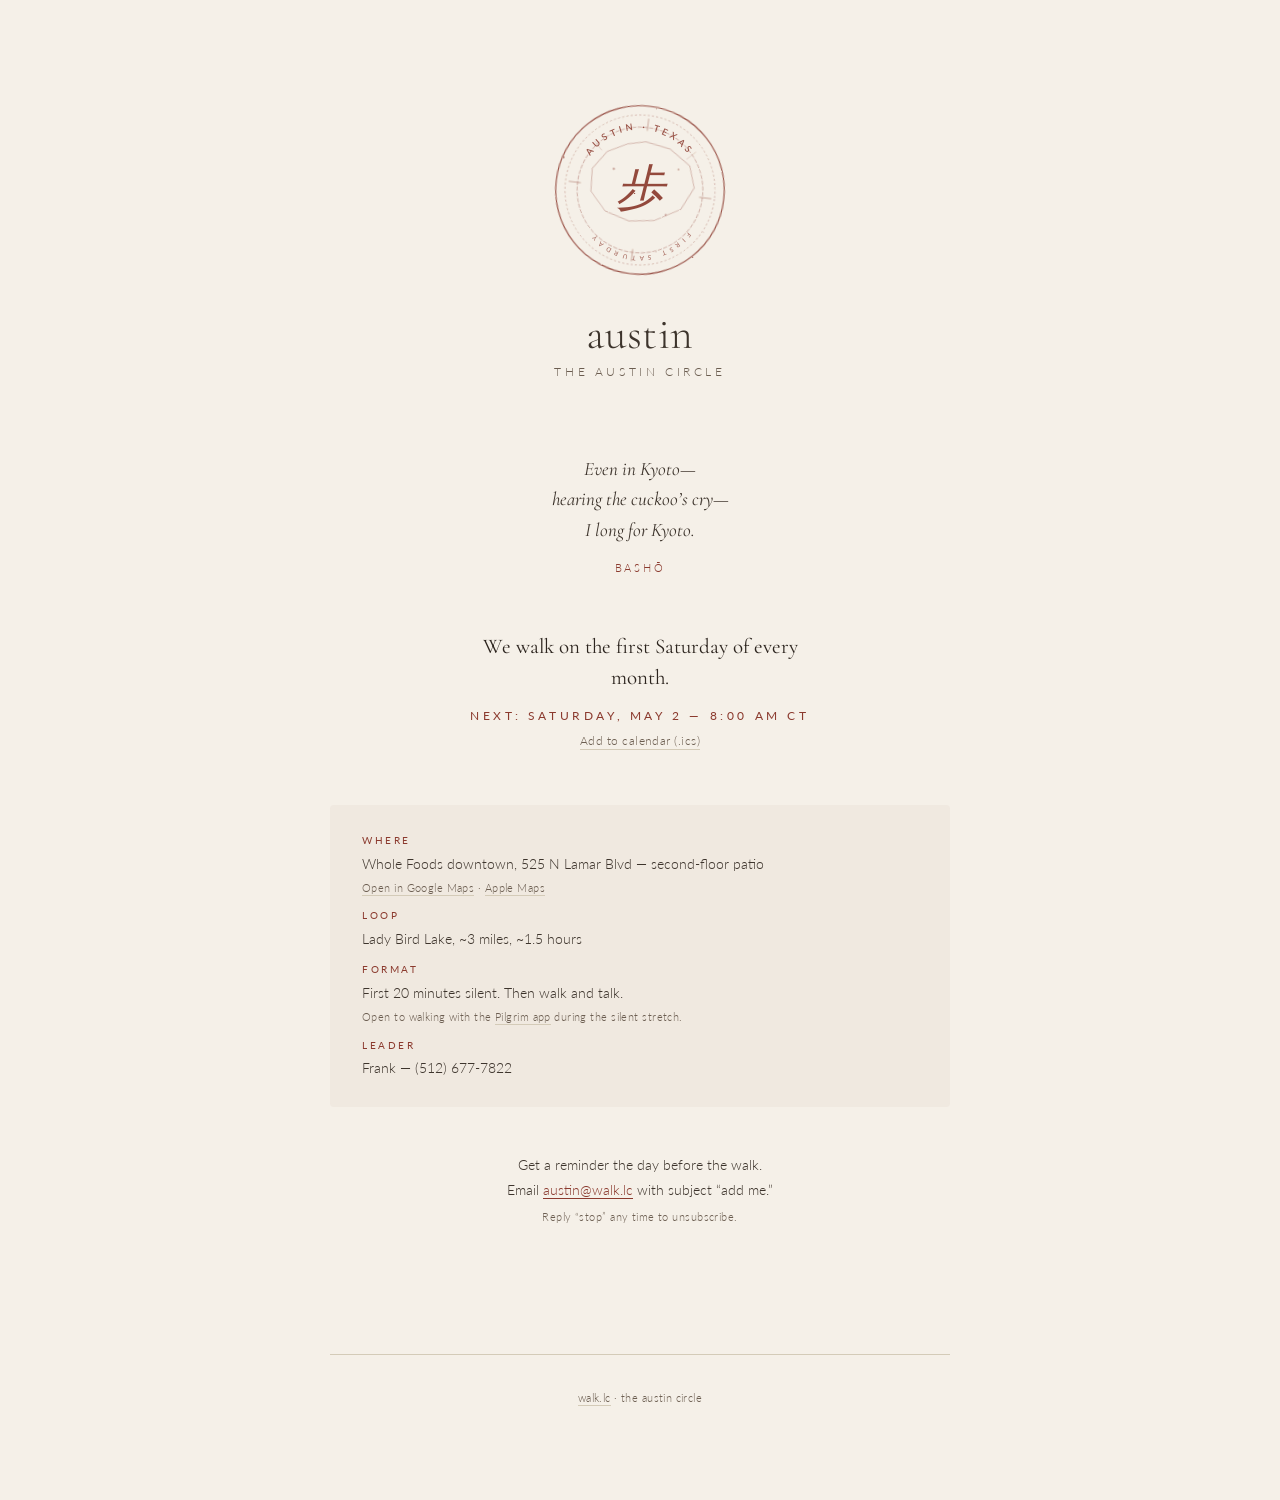
==== austin/index.html @ 9b07ef4e "Scaffold walk.lc — homepage, Austin city page, BYO kit Implementation step 1 of the spec at ~/.claud" ====
<!DOCTYPE html>
<html lang="en">
<head>
  <meta charset="UTF-8">
  <meta name="viewport" content="width=device-width, initial-scale=1.0">
  <title>The Austin Circle — Local Circle</title>
  <meta name="description" content="The Austin Circle. We walk on the first Saturday of every month, ~3 miles around Lady Bird Lake. First 20 minutes silent. Then walk and talk.">

  <link rel="canonical" href="https://walk.lc/austin">

  <meta property="og:title" content="The Austin Circle — Local Circle">
  <meta property="og:description" content="We walk on the first Saturday of every month around Lady Bird Lake. First 20 minutes silent.">
  <meta property="og:type" content="website">
  <meta property="og:url" content="https://walk.lc/austin">

  <meta name="twitter:card" content="summary">
  <meta name="twitter:title" content="The Austin Circle">
  <meta name="twitter:description" content="Monthly walks around Lady Bird Lake.">

  <link rel="preconnect" href="https://fonts.googleapis.com">
  <link rel="preconnect" href="https://fonts.gstatic.com" crossorigin>
  <link href="https://fonts.googleapis.com/css2?family=Cormorant+Garamond:ital,wght@0,300;0,400;1,400&family=Lato:wght@300;400;600&display=swap" rel="stylesheet">

  <link rel="stylesheet" href="/css/site.css">
</head>
<body>

  <!-- Inline SVG seal definition. Static placeholder for v1; replaced by
       js/seal.js procedural renderer in implementation step 2. -->
  <svg width="0" height="0" style="position:absolute" aria-hidden="true">
    <defs>
      <filter id="brushy" x="-10%" y="-10%" width="120%" height="120%">
        <feTurbulence type="turbulence" baseFrequency="0.04" numOctaves="3" seed="11"/>
        <feDisplacementMap in="SourceGraphic" scale="1.5"/>
      </filter>

      <symbol id="seal-austin" viewBox="0 0 280 280">
        <g filter="url(#brushy)" transform="rotate(7 140 140)">
          <circle cx="140" cy="140" r="118" fill="none" stroke="#8B3A2E" stroke-width="1.6" opacity="0.85"/>
          <circle cx="140" cy="140" r="105" fill="none" stroke="#8B3A2E" stroke-width="0.7" opacity="0.55" stroke-dasharray="3 3"/>
          <circle cx="140" cy="140" r="88"  fill="none" stroke="#8B3A2E" stroke-width="0.9" opacity="0.55" stroke-dasharray="6 2"/>

          <line x1="140" y1="40"  x2="140" y2="56"  stroke="#8B3A2E" stroke-width="0.9" opacity="0.6" stroke-linecap="round"/>
          <line x1="140" y1="224" x2="140" y2="240" stroke="#8B3A2E" stroke-width="0.9" opacity="0.6" stroke-linecap="round"/>
          <line x1="40"  y1="140" x2="56"  y2="140" stroke="#8B3A2E" stroke-width="0.9" opacity="0.6" stroke-linecap="round"/>
          <line x1="224" y1="140" x2="240" y2="140" stroke="#8B3A2E" stroke-width="0.9" opacity="0.6" stroke-linecap="round"/>
          <line x1="69"  y1="80"  x2="80"  y2="91"  stroke="#8B3A2E" stroke-width="0.6" opacity="0.45" stroke-linecap="round"/>
          <line x1="200" y1="89"  x2="211" y2="78"  stroke="#8B3A2E" stroke-width="0.6" opacity="0.45" stroke-linecap="round"/>

          <polygon points="140,72 175,78 205,98 215,128 200,160 165,180 130,185 95,175 72,150 70,118 88,92 115,78"
                   fill="none" stroke="#8B3A2E" stroke-width="0.8" opacity="0.55"/>

          <circle cx="100" cy="115" r="1.6" fill="#8B3A2E" opacity="0.45"/>
          <circle cx="190" cy="105" r="1.4" fill="#8B3A2E" opacity="0.4"/>
          <circle cx="180" cy="170" r="1.4" fill="#8B3A2E" opacity="0.4"/>
        </g>

        <text fill="#8B3A2E" font-family="Lato, system-ui, sans-serif" font-size="13" letter-spacing="5" font-weight="600" opacity="0.85">
          <textPath href="#seal-austin-rim-top" startOffset="50%" text-anchor="middle">AUSTIN  ·  TEXAS</textPath>
        </text>
        <text fill="#8B3A2E" font-family="Lato, system-ui, sans-serif" font-size="9" letter-spacing="6" font-weight="500" opacity="0.7">
          <textPath href="#seal-austin-rim-bot" startOffset="50%" text-anchor="middle">FIRST SATURDAY</textPath>
        </text>
        <text x="140" y="160" text-anchor="middle" fill="#8B3A2E" font-family="'Cormorant Garamond', Georgia, serif" font-size="68" font-style="italic" filter="url(#brushy)" opacity="0.92">歩</text>
        <path id="seal-austin-rim-top" d="M 56,140 A 84,84 0 0,1 224,140" fill="none"/>
        <path id="seal-austin-rim-bot" d="M 224,148 A 84,84 0 0,1 56,148" fill="none"/>
      </symbol>
    </defs>
  </svg>

  <main>

    <header class="hero">
      <svg class="hero-seal seal-city" role="img" aria-label="Austin circle seal"><use href="#seal-austin"/></svg>
      <h1>austin</h1>
      <p class="subtitle">the austin circle</p>
    </header>

    <blockquote class="poetry">
      Even in Kyoto&mdash;<br>
      hearing the cuckoo&rsquo;s cry&mdash;<br>
      I long for Kyoto.
      <span class="attribution">Bash&#x14d;</span>
    </blockquote>

    <section class="rule-block">
      <p class="rule">We walk on the first Saturday of every month.</p>
      <p class="next">Next: Saturday, May 2 &mdash; 8:00 AM CT</p>
      <p class="meta"><a href="/assets/austin-2026-05-02.ics" download>Add to calendar (.ics)</a></p>
    </section>

    <section class="practical">
      <dl>
        <dt>Where</dt>
        <dd>Whole Foods downtown, 525 N Lamar Blvd &mdash; second-floor patio</dd>
        <dd class="secondary">
          <a href="https://maps.app.goo.gl/rMoJSE2wYfeReAUW6" target="_blank" rel="noopener">Open in Google Maps</a>
          &middot;
          <a href="https://maps.apple.com/?q=Whole+Foods+Market&address=525+N+Lamar+Blvd,+Austin,+TX+78703" target="_blank" rel="noopener">Apple Maps</a>
        </dd>

        <dt>Loop</dt>
        <dd>Lady Bird Lake, ~3 miles, ~1.5 hours</dd>

        <dt>Format</dt>
        <dd>First 20 minutes silent. Then walk and talk.</dd>
        <dd class="secondary">
          Open to walking with the <a href="https://pilgrimapp.org" target="_blank" rel="noopener">Pilgrim app</a> during the silent stretch.
        </dd>

        <dt>Leader</dt>
        <dd>Frank &mdash; <span class="phone">(512) 677-7822</span></dd>
      </dl>
    </section>

    <p class="subscribe-cta">
      Get a reminder the day before the walk.<br>
      Email <a href="mailto:austin@walk.lc?subject=add%20me">austin@walk.lc</a> with subject &ldquo;add me.&rdquo;<br>
      <span class="quiet">Reply &ldquo;stop&rdquo; any time to unsubscribe.</span>
    </p>

  </main>

  <footer>
    <p><a href="/">walk.lc</a> &middot; the austin circle</p>
  </footer>

</body>
</html>
---- css/site.css ----
/* walk.lc — Local Circle. Warm-rust sibling to pilgrim-landing.
   Self-contained. Mirrors the typographic conventions of pilgrim-landing/circles.css. */

:root {
  /* Ink */
  --ink:       #2C241E;
  --ink-soft:  #3D342C;
  --ink-fog:   #6B5D50;

  /* Ground */
  --paper:     #F5F0E8;
  --paper-dim: #EFE7D5;
  --rule:      #D4CBB8;

  /* Accent — warm rust (cinnabar/sumi). The communal-sibling counterpart
     to pilgrim's cool sage. Used on seals and small accents only. */
  --accent:        #8B3A2E;
  --accent-tint:   rgba(139, 58, 46, 0.04);
  --accent-tint-2: rgba(139, 58, 46, 0.08);

  /* Type */
  --serif: "Cormorant Garamond", Georgia, "Times New Roman", serif;
  --sans:  "Lato", -apple-system, system-ui, sans-serif;

  /* Rhythm */
  --measure: 620px;
  --gutter:  clamp(24px, 5vw, 48px);
  --leading: 1.55;
}

@media (prefers-color-scheme: dark) {
  :root {
    --ink:           #EDE4CF;
    --ink-soft:      #D8CCAF;
    --ink-fog:       #958A7A;
    --paper:         #1E1913;
    --paper-dim:     #251F17;
    --rule:          #3A2F22;
    --accent:        #C8635A;
    --accent-tint:   rgba(200, 99, 90, 0.06);
    --accent-tint-2: rgba(200, 99, 90, 0.10);
  }
}

html {
  background: var(--paper);
}

body {
  background: var(--paper);
  color: var(--ink);
  font-family: var(--serif);
  font-size: 18px;
  line-height: var(--leading);
  -webkit-font-smoothing: antialiased;
  text-rendering: optimizeLegibility;
  margin: 0;
  padding: clamp(64px, 10vh, 140px) var(--gutter);
}

main {
  max-width: var(--measure);
  margin: 0 auto;
}

/* ----- Typography ----- */

h1 {
  font-size: clamp(32px, 6vw, 44px);
  line-height: 1.1;
  font-weight: 300;
  letter-spacing: 0.01em;
  color: var(--ink-soft);
  text-align: center;
  margin: 0;
}

h2 {
  font-size: clamp(18px, 2.4vw, 22px);
  line-height: 1.3;
  font-weight: 400;
  font-style: italic;
  color: var(--ink-soft);
  margin: 0 0 1.2em;
}

p {
  margin: 0 0 1em;
}

a {
  color: var(--accent);
  text-decoration: underline;
  text-underline-offset: 3px;
  text-decoration-thickness: 0.5px;
}

a:hover {
  text-decoration-thickness: 1px;
}

/* ----- Hero (homepage and city pages share these) ----- */

.hero {
  text-align: center;
  margin-bottom: clamp(48px, 8vh, 80px);
}

.hero-seal {
  display: block;
  margin: 0 auto 1.25rem;
}

.hero .seal-master    { width: clamp(120px, 20vw, 160px); height: clamp(120px, 20vw, 160px); }
.hero .seal-city      { width: clamp(160px, 26vw, 200px); height: clamp(160px, 26vw, 200px); }

.tagline {
  font-family: var(--sans);
  font-weight: 300;
  font-size: 12px;
  letter-spacing: 0.4em;
  text-transform: uppercase;
  color: var(--ink-fog);
  margin: 0.5em 0 0;
}

.subtitle {
  font-family: var(--sans);
  font-weight: 300;
  font-size: 12px;
  letter-spacing: 0.3em;
  text-transform: uppercase;
  color: var(--ink-fog);
  margin: 0.4em 0 0;
}

/* ----- Manifesto ----- */

.manifesto {
  text-align: center;
  font-size: clamp(17px, 1.8vw, 19px);
  font-style: italic;
  color: var(--ink-soft);
  max-width: 28rem;
  margin: clamp(32px, 5vh, 56px) auto;
  line-height: 1.6;
}

.manifesto p { margin: 0 0 0.5em; }
.manifesto p:last-child { margin-bottom: 0; }

/* ----- Section labels ----- */

.section-label {
  font-family: var(--sans);
  font-weight: 300;
  font-size: 11px;
  letter-spacing: 0.4em;
  text-transform: uppercase;
  color: var(--accent);
  text-align: center;
  margin: clamp(48px, 8vh, 80px) 0 clamp(20px, 3vh, 32px);
}

/* ----- City seal grid (homepage) ----- */

.city-grid {
  display: grid;
  grid-template-columns: repeat(3, 1fr);
  gap: clamp(8px, 2vw, 16px);
  max-width: 28rem;
  margin: 0 auto;
}

@media (max-width: 480px) {
  .city-grid { grid-template-columns: repeat(2, 1fr); }
}

.city-tile {
  text-align: center;
  padding: 1rem 0.5rem;
  border-radius: 4px;
  text-decoration: none;
  color: inherit;
  transition: background 0.2s;
}

.city-tile:hover { background: var(--accent-tint); text-decoration: none; }

.city-tile-seal {
  width: clamp(80px, 16vw, 100px);
  height: clamp(80px, 16vw, 100px);
  display: block;
  margin: 0 auto 0.75rem;
}

.city-tile-name {
  font-family: var(--sans);
  font-weight: 400;
  font-size: 11px;
  letter-spacing: 0.25em;
  text-transform: uppercase;
  color: var(--ink-soft);
}

.city-tile.empty .city-tile-seal {
  border: 1.5px dashed var(--rule);
  border-radius: 50%;
  display: flex;
  align-items: center;
  justify-content: center;
  font-family: var(--serif);
  font-size: 1.8rem;
  color: var(--ink-fog);
  font-weight: 300;
  box-sizing: border-box;
}

.city-tile.empty .city-tile-name { color: var(--ink-fog); }

/* ----- Start CTA (homepage) ----- */

.start-cta {
  text-align: center;
  font-size: clamp(15px, 1.6vw, 17px);
  color: var(--ink-soft);
  margin: clamp(48px, 8vh, 80px) auto 0;
  padding-top: clamp(32px, 5vh, 48px);
  border-top: 1px solid var(--rule);
  max-width: 24rem;
  line-height: 1.7;
}

/* ----- City page: poetry ----- */

.poetry {
  text-align: center;
  font-style: italic;
  font-size: clamp(17px, 1.8vw, 19px);
  color: var(--ink-soft);
  margin: clamp(40px, 6vh, 64px) auto;
  max-width: 26rem;
  line-height: 1.6;
}

.poetry .attribution {
  display: block;
  font-style: normal;
  font-family: var(--sans);
  font-weight: 300;
  font-size: 11px;
  letter-spacing: 0.25em;
  text-transform: uppercase;
  color: var(--accent);
  margin-top: 0.9rem;
}

/* ----- City page: rule + next walk ----- */

.rule-block {
  text-align: center;
  margin: clamp(40px, 6vh, 64px) 0;
}

.rule-block .rule {
  font-size: clamp(18px, 2vw, 21px);
  color: var(--ink);
  max-width: 22rem;
  margin: 0 auto 0.6em;
  line-height: 1.5;
}

.rule-block .next {
  font-family: var(--sans);
  font-weight: 400;
  font-size: 12px;
  letter-spacing: 0.3em;
  text-transform: uppercase;
  color: var(--accent);
  margin: 0;
}

.rule-block .meta {
  font-family: var(--sans);
  font-weight: 300;
  font-size: 12px;
  letter-spacing: 0.04em;
  color: var(--ink-fog);
  margin-top: 0.6em;
}

.rule-block .meta a {
  color: var(--ink-fog);
  text-decoration: none;
  border-bottom: 1px solid var(--rule);
  padding-bottom: 1px;
}

/* ----- City page: practical block ----- */

.practical {
  background: var(--accent-tint);
  border-radius: 4px;
  padding: clamp(20px, 3vh, 28px) clamp(20px, 3vw, 32px);
  margin: clamp(32px, 5vh, 48px) 0;
  font-family: var(--sans);
  font-weight: 300;
  font-size: 14px;
  line-height: 1.7;
  color: var(--ink-soft);
}

.practical dl { margin: 0; }

.practical dt {
  text-transform: uppercase;
  letter-spacing: 0.25em;
  font-size: 10px;
  font-weight: 400;
  color: var(--accent);
  margin-top: 1em;
}

.practical dt:first-child { margin-top: 0; }

.practical dd {
  margin: 0.2em 0 0;
  font-size: 14px;
}

.practical .secondary {
  font-size: 11px;
  letter-spacing: 0.04em;
  color: var(--ink-fog);
  margin-top: 0.3em;
}

.practical .secondary a {
  color: var(--ink-fog);
  text-decoration: none;
  border-bottom: 1px solid var(--rule);
  padding-bottom: 1px;
}

.practical .phone {
  font-variant-numeric: tabular-nums;
  white-space: nowrap;
}

/* ----- City page: subscribe CTA ----- */

.subscribe-cta {
  text-align: center;
  font-family: var(--sans);
  font-weight: 300;
  font-size: 14px;
  color: var(--ink-soft);
  margin: clamp(32px, 5vh, 48px) auto 0;
  line-height: 1.8;
  max-width: 26rem;
}

.subscribe-cta .quiet {
  font-size: 11px;
  letter-spacing: 0.04em;
  color: var(--ink-fog);
}

/* ----- Start page (BYO kit) ----- */

.kit-section {
  margin-top: clamp(48px, 8vh, 80px);
}

.kit-section h2 {
  font-style: italic;
  text-align: left;
}

.kit-section p,
.kit-section li {
  font-size: clamp(16px, 1.7vw, 18px);
  color: var(--ink-soft);
}

.kit-section ul {
  list-style: none;
  padding: 0;
  margin: 0;
}

.kit-section li {
  margin: 0 0 0.9em;
  padding-left: 1.2em;
  position: relative;
}

.kit-section li::before {
  content: "·";
  position: absolute;
  left: 0;
  color: var(--accent);
  font-size: 1.6em;
  line-height: 1;
  top: -0.05em;
}

.kit-section .template {
  background: var(--accent-tint);
  border-left: 2px solid var(--accent);
  padding: 1em 1.25em;
  margin: 1em 0;
  font-family: var(--sans);
  font-weight: 300;
  font-size: 14px;
  white-space: pre-wrap;
  color: var(--ink-soft);
}

/* ----- Footer ----- */

footer {
  max-width: var(--measure);
  margin: clamp(96px, 14vh, 160px) auto 0;
  padding-top: 2em;
  border-top: 1px solid var(--rule);
  text-align: center;
}

footer p {
  font-family: var(--sans);
  font-weight: 300;
  font-size: 10.5px;
  line-height: 1.4;
  letter-spacing: 0.04em;
  color: var(--ink-fog);
  text-transform: lowercase;
  margin: 0 0 0.4em;
}

footer a {
  color: var(--ink-fog);
  text-decoration: none;
  border-bottom: 1px solid var(--rule);
  padding-bottom: 1px;
}

/* ----- Reduced motion ----- */

@media (prefers-reduced-motion: reduce) {
  * {
    animation-duration: 0s !important;
    transition-duration: 0s !important;
  }
}
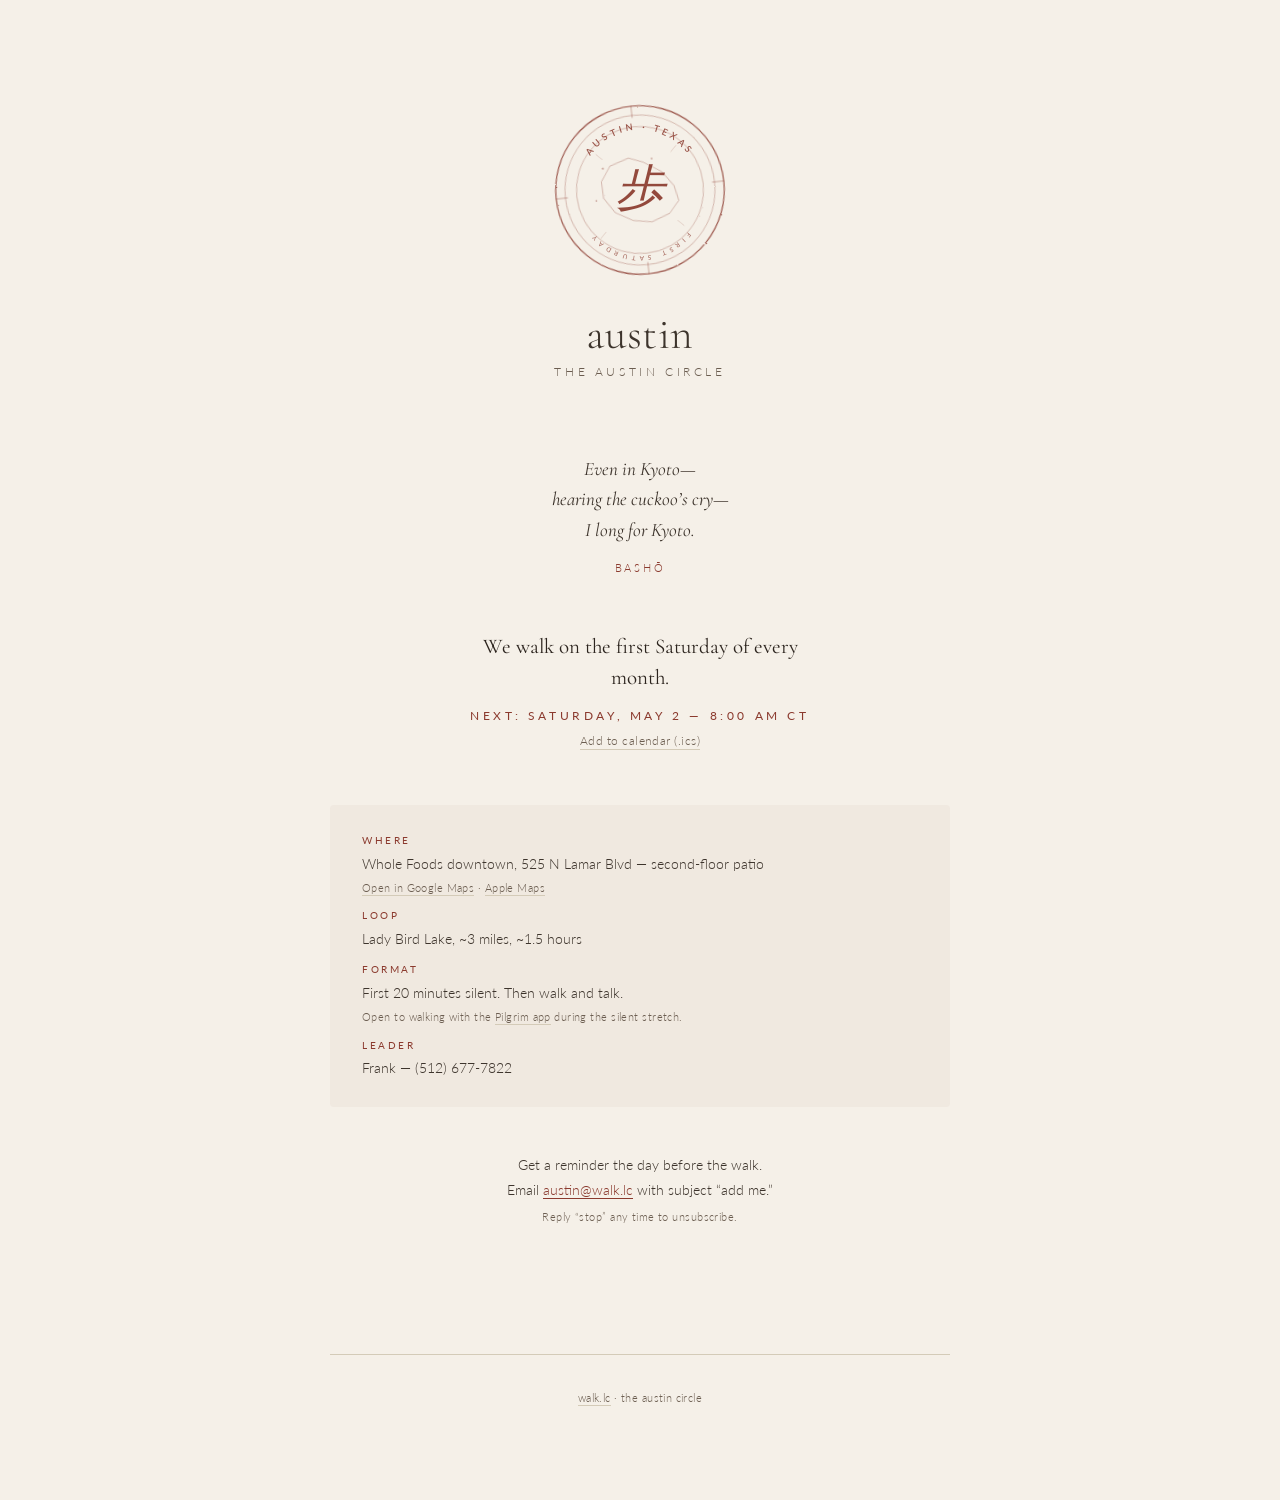
==== commit 8d5db976: "Port procedural seal renderer Implementation step 2: replace the inline static SVG seals with js/sea" ====
--- a/austin/index.html
+++ b/austin/index.html
@@ -25,53 +25,10 @@
 </head>
 <body>
 
-  <!-- Inline SVG seal definition. Static placeholder for v1; replaced by
-       js/seal.js procedural renderer in implementation step 2. -->
-  <svg width="0" height="0" style="position:absolute" aria-hidden="true">
-    <defs>
-      <filter id="brushy" x="-10%" y="-10%" width="120%" height="120%">
-        <feTurbulence type="turbulence" baseFrequency="0.04" numOctaves="3" seed="11"/>
-        <feDisplacementMap in="SourceGraphic" scale="1.5"/>
-      </filter>
-
-      <symbol id="seal-austin" viewBox="0 0 280 280">
-        <g filter="url(#brushy)" transform="rotate(7 140 140)">
-          <circle cx="140" cy="140" r="118" fill="none" stroke="#8B3A2E" stroke-width="1.6" opacity="0.85"/>
-          <circle cx="140" cy="140" r="105" fill="none" stroke="#8B3A2E" stroke-width="0.7" opacity="0.55" stroke-dasharray="3 3"/>
-          <circle cx="140" cy="140" r="88"  fill="none" stroke="#8B3A2E" stroke-width="0.9" opacity="0.55" stroke-dasharray="6 2"/>
-
-          <line x1="140" y1="40"  x2="140" y2="56"  stroke="#8B3A2E" stroke-width="0.9" opacity="0.6" stroke-linecap="round"/>
-          <line x1="140" y1="224" x2="140" y2="240" stroke="#8B3A2E" stroke-width="0.9" opacity="0.6" stroke-linecap="round"/>
-          <line x1="40"  y1="140" x2="56"  y2="140" stroke="#8B3A2E" stroke-width="0.9" opacity="0.6" stroke-linecap="round"/>
-          <line x1="224" y1="140" x2="240" y2="140" stroke="#8B3A2E" stroke-width="0.9" opacity="0.6" stroke-linecap="round"/>
-          <line x1="69"  y1="80"  x2="80"  y2="91"  stroke="#8B3A2E" stroke-width="0.6" opacity="0.45" stroke-linecap="round"/>
-          <line x1="200" y1="89"  x2="211" y2="78"  stroke="#8B3A2E" stroke-width="0.6" opacity="0.45" stroke-linecap="round"/>
-
-          <polygon points="140,72 175,78 205,98 215,128 200,160 165,180 130,185 95,175 72,150 70,118 88,92 115,78"
-                   fill="none" stroke="#8B3A2E" stroke-width="0.8" opacity="0.55"/>
-
-          <circle cx="100" cy="115" r="1.6" fill="#8B3A2E" opacity="0.45"/>
-          <circle cx="190" cy="105" r="1.4" fill="#8B3A2E" opacity="0.4"/>
-          <circle cx="180" cy="170" r="1.4" fill="#8B3A2E" opacity="0.4"/>
-        </g>
-
-        <text fill="#8B3A2E" font-family="Lato, system-ui, sans-serif" font-size="13" letter-spacing="5" font-weight="600" opacity="0.85">
-          <textPath href="#seal-austin-rim-top" startOffset="50%" text-anchor="middle">AUSTIN  ·  TEXAS</textPath>
-        </text>
-        <text fill="#8B3A2E" font-family="Lato, system-ui, sans-serif" font-size="9" letter-spacing="6" font-weight="500" opacity="0.7">
-          <textPath href="#seal-austin-rim-bot" startOffset="50%" text-anchor="middle">FIRST SATURDAY</textPath>
-        </text>
-        <text x="140" y="160" text-anchor="middle" fill="#8B3A2E" font-family="'Cormorant Garamond', Georgia, serif" font-size="68" font-style="italic" filter="url(#brushy)" opacity="0.92">歩</text>
-        <path id="seal-austin-rim-top" d="M 56,140 A 84,84 0 0,1 224,140" fill="none"/>
-        <path id="seal-austin-rim-bot" d="M 224,148 A 84,84 0 0,1 56,148" fill="none"/>
-      </symbol>
-    </defs>
-  </svg>
-
   <main>
 
     <header class="hero">
-      <svg class="hero-seal seal-city" role="img" aria-label="Austin circle seal"><use href="#seal-austin"/></svg>
+      <div class="hero-seal seal-city" data-seal="city" aria-label="Austin circle seal"></div>
       <h1>austin</h1>
       <p class="subtitle">the austin circle</p>
     </header>
@@ -125,5 +82,32 @@
     <p><a href="/">walk.lc</a> &middot; the austin circle</p>
   </footer>
 
+  <script id="city-data" type="application/json">
+    {
+      "name": "Austin",
+      "state": "Texas",
+      "kanji": "歩",
+      "lat": 30.27,
+      "lng": -97.74,
+      "loop": [
+        [30.2728, -97.7506],
+        [30.2716, -97.7475],
+        [30.2691, -97.7437],
+        [30.2658, -97.7414],
+        [30.2625, -97.7407],
+        [30.2599, -97.7430],
+        [30.2585, -97.7470],
+        [30.2592, -97.7510],
+        [30.2613, -97.7547],
+        [30.2647, -97.7569],
+        [30.2683, -97.7570],
+        [30.2715, -97.7548]
+      ],
+      "cadence": { "pattern": "first-saturday", "time": "08:00", "tz": "America/Chicago" }
+    }
+  </script>
+
+  <script src="/js/seal.js"></script>
+
 </body>
 </html>
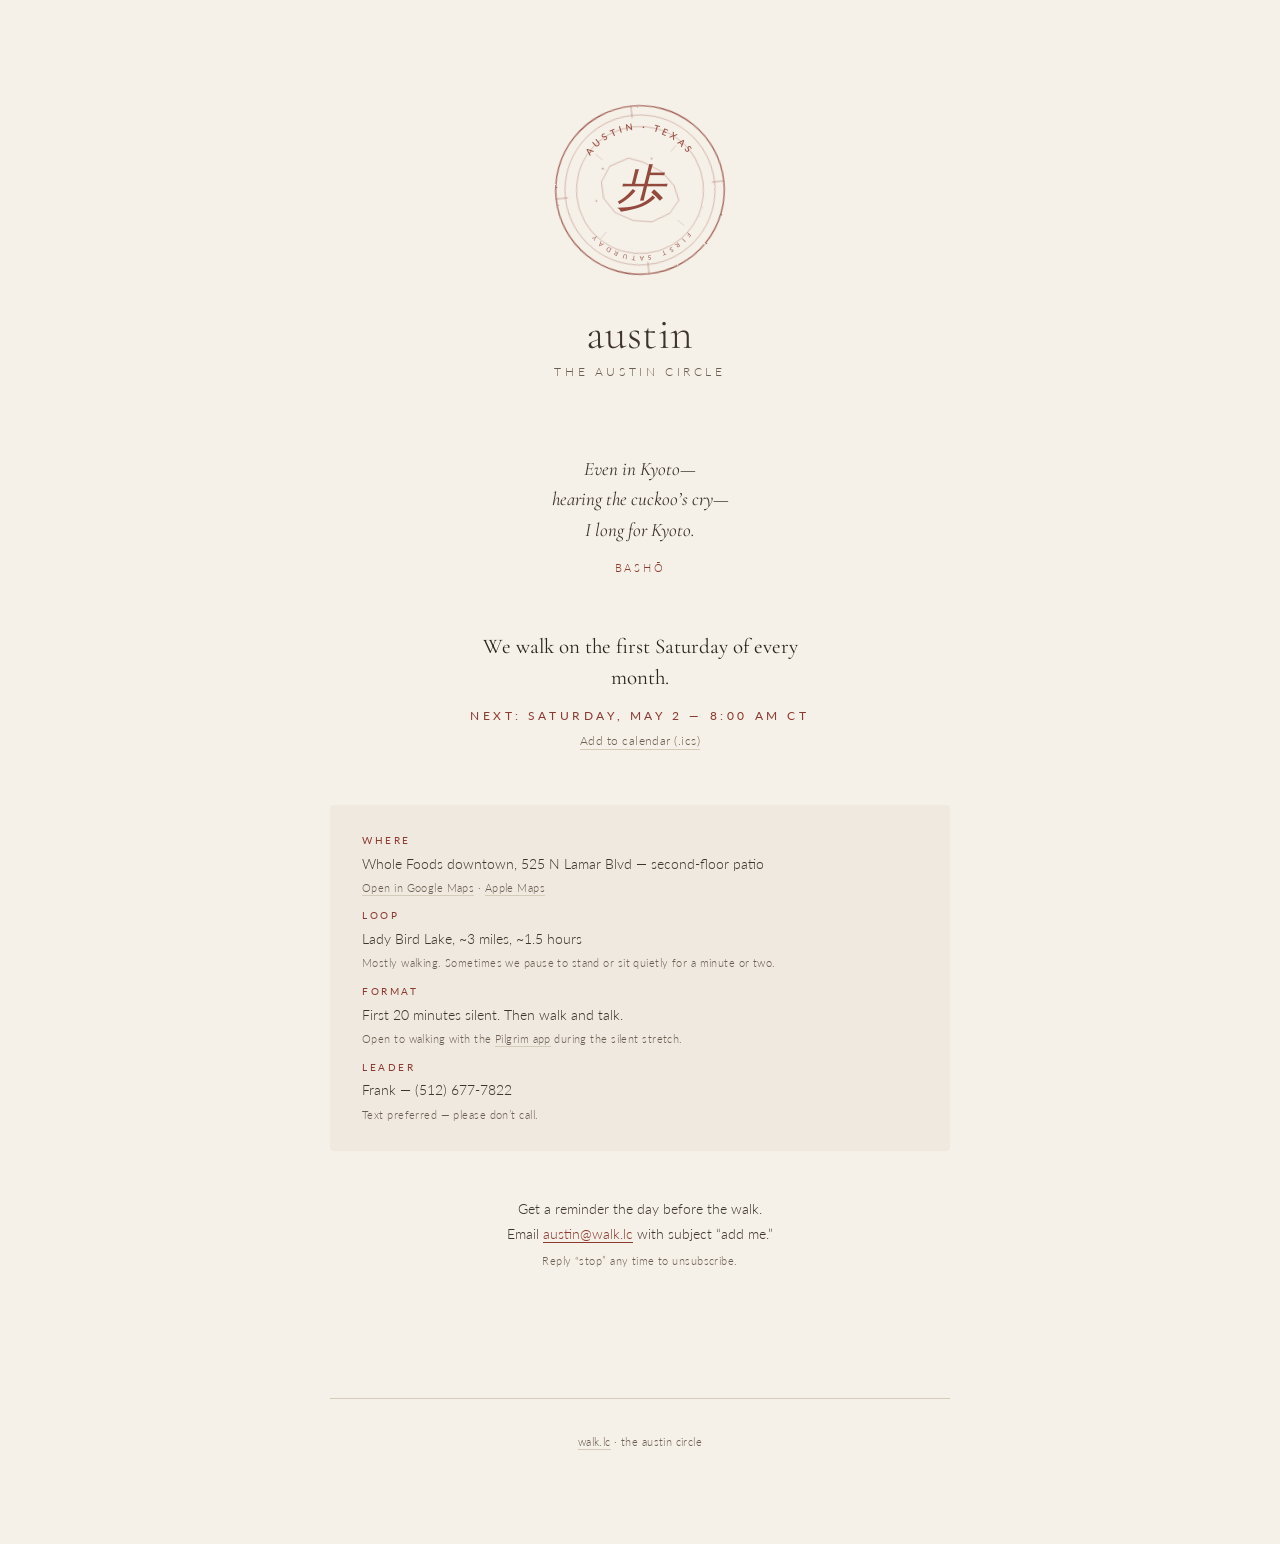
==== commit 25359f98: "Add OG images, favicon, SEO meta, JSON-LD, sitemap, Umami - assets/og/walk-lc.{svg,png}, start.{svg," ====
--- a/austin/index.html
+++ b/austin/index.html
@@ -6,22 +6,96 @@
   <title>The Austin Circle — Local Circle</title>
   <meta name="description" content="The Austin Circle. We walk on the first Saturday of every month, ~3 miles around Lady Bird Lake. First 20 minutes silent. Then walk and talk.">
 
-  <link rel="canonical" href="https://walk.lc/austin">
+  <link rel="canonical" href="https://walk.lc/austin/">
 
   <meta property="og:title" content="The Austin Circle — Local Circle">
   <meta property="og:description" content="We walk on the first Saturday of every month around Lady Bird Lake. First 20 minutes silent.">
   <meta property="og:type" content="website">
-  <meta property="og:url" content="https://walk.lc/austin">
+  <meta property="og:url" content="https://walk.lc/austin/">
+  <meta property="og:site_name" content="Local Circle">
+  <meta property="og:locale" content="en_US">
+  <meta property="og:image" content="https://walk.lc/assets/og/austin.png">
+  <meta property="og:image:width" content="1200">
+  <meta property="og:image:height" content="630">
+  <meta property="og:image:alt" content="The Austin Circle — first Saturday of every month, around Lady Bird Lake">
 
-  <meta name="twitter:card" content="summary">
+  <meta name="twitter:card" content="summary_large_image">
   <meta name="twitter:title" content="The Austin Circle">
-  <meta name="twitter:description" content="Monthly walks around Lady Bird Lake.">
+  <meta name="twitter:description" content="Monthly walks around Lady Bird Lake. First 20 minutes silent.">
+  <meta name="twitter:image" content="https://walk.lc/assets/og/austin.png">
+  <meta name="twitter:image:alt" content="The Austin Circle — first Saturday of every month">
+
+  <link rel="icon" href="/assets/favicon.svg" type="image/svg+xml">
+  <link rel="icon" href="/assets/favicon-32.png" sizes="32x32" type="image/png">
+  <link rel="icon" href="/assets/favicon-16.png" sizes="16x16" type="image/png">
+  <link rel="apple-touch-icon" href="/assets/apple-touch-icon.png">
 
   <link rel="preconnect" href="https://fonts.googleapis.com">
   <link rel="preconnect" href="https://fonts.gstatic.com" crossorigin>
   <link href="https://fonts.googleapis.com/css2?family=Cormorant+Garamond:ital,wght@0,300;0,400;1,400&family=Lato:wght@300;400;600&display=swap" rel="stylesheet">
 
   <link rel="stylesheet" href="/css/site.css">
+
+  <link rel="sitemap" type="application/xml" href="/sitemap.xml">
+
+  <script type="application/ld+json">
+  {
+    "@context": "https://schema.org",
+    "@type": "Event",
+    "name": "The Austin Circle",
+    "description": "Monthly walking circle around Lady Bird Lake. ~3 miles, ~1.5 hours. First 20 minutes silent, then walk and talk.",
+    "url": "https://walk.lc/austin/",
+    "image": "https://walk.lc/assets/og/austin.png",
+    "isAccessibleForFree": true,
+    "eventStatus": "https://schema.org/EventScheduled",
+    "eventAttendanceMode": "https://schema.org/OfflineEventAttendanceMode",
+    "startDate": "2026-05-02T08:00:00-05:00",
+    "endDate": "2026-05-02T09:30:00-05:00",
+    "eventSchedule": {
+      "@type": "Schedule",
+      "scheduleTimezone": "America/Chicago",
+      "byDay": "https://schema.org/Saturday",
+      "byMonthWeek": 1,
+      "startTime": "08:00",
+      "duration": "PT1H30M"
+    },
+    "location": {
+      "@type": "Place",
+      "name": "Whole Foods Market — second-floor patio",
+      "address": {
+        "@type": "PostalAddress",
+        "streetAddress": "525 N Lamar Blvd",
+        "addressLocality": "Austin",
+        "addressRegion": "TX",
+        "postalCode": "78703",
+        "addressCountry": "US"
+      },
+      "geo": {
+        "@type": "GeoCoordinates",
+        "latitude": 30.27,
+        "longitude": -97.74
+      }
+    },
+    "organizer": {
+      "@type": "Organization",
+      "name": "Local Circle",
+      "url": "https://walk.lc/"
+    },
+    "performer": {
+      "@type": "Person",
+      "name": "Frank"
+    },
+    "offers": {
+      "@type": "Offer",
+      "price": "0",
+      "priceCurrency": "USD",
+      "availability": "https://schema.org/InStock",
+      "url": "mailto:austin@walk.lc?subject=add%20me"
+    }
+  }
+  </script>
+
+  <script defer src="https://analytics.walktalkmeditate.org/script.js" data-website-id="1ba0555d-f610-4cc4-bd1d-35c4b710ee3e"></script>
 </head>
 <body>
 
@@ -58,6 +132,9 @@
 
         <dt>Loop</dt>
         <dd>Lady Bird Lake, ~3 miles, ~1.5 hours</dd>
+        <dd class="secondary">
+          Mostly walking. Sometimes we pause to stand or sit quietly for a minute or two.
+        </dd>
 
         <dt>Format</dt>
         <dd>First 20 minutes silent. Then walk and talk.</dd>
@@ -67,6 +144,9 @@
 
         <dt>Leader</dt>
         <dd>Frank &mdash; <span class="phone">(512) 677-7822</span></dd>
+        <dd class="secondary">
+          Text preferred &mdash; please don&rsquo;t call.
+        </dd>
       </dl>
     </section>
 
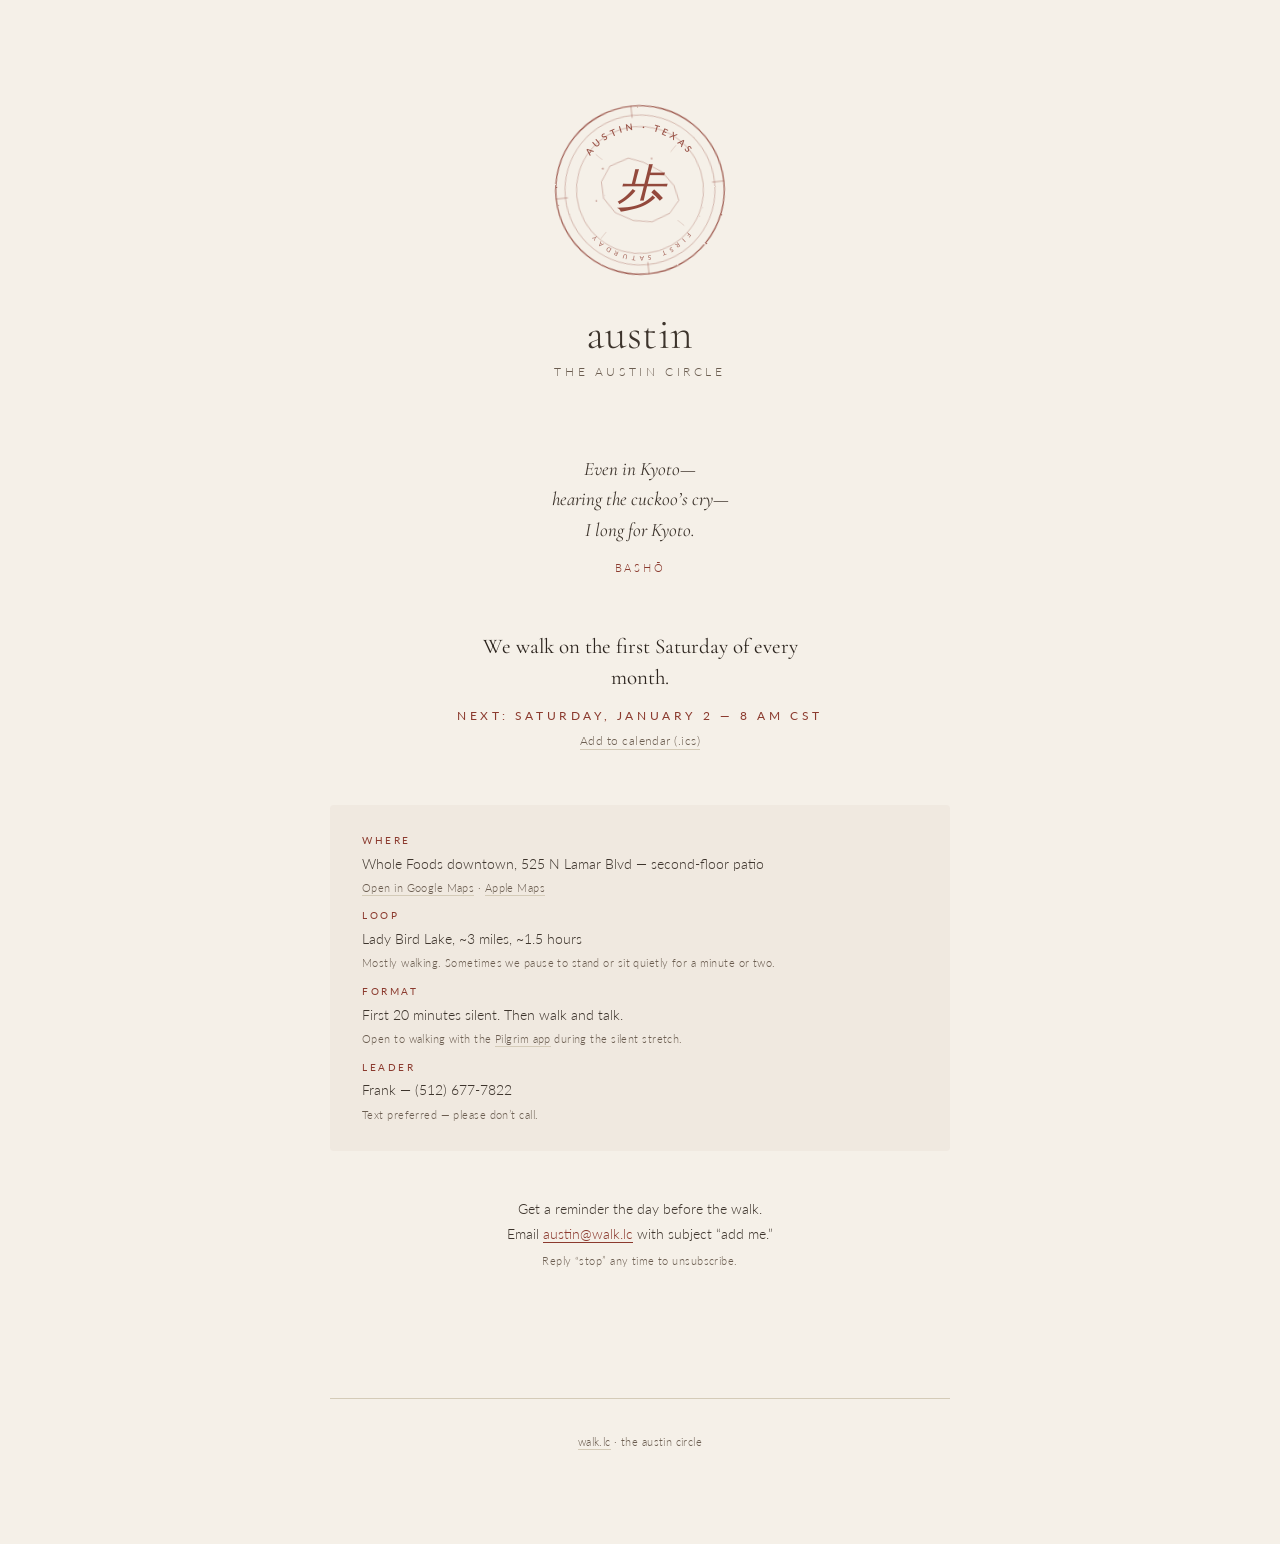
==== commit f12e7b83: "Add cadence + dynamic .ics generation Implementation step 3: replace the hardcoded next-walk date an" ====
--- a/austin/index.html
+++ b/austin/index.html
@@ -116,8 +116,8 @@
 
     <section class="rule-block">
       <p class="rule">We walk on the first Saturday of every month.</p>
-      <p class="next">Next: Saturday, May 2 &mdash; 8:00 AM CT</p>
-      <p class="meta"><a href="/assets/austin-2026-05-02.ics" download>Add to calendar (.ics)</a></p>
+      <p class="next" data-cadence-next>Next: Saturday, May 2 &mdash; 8 AM CT</p>
+      <p class="meta"><a href="/assets/austin-2026-05-02.ics" download data-cadence-ics>Add to calendar (.ics)</a></p>
     </section>
 
     <section class="practical">
@@ -183,11 +183,17 @@
         [30.2683, -97.7570],
         [30.2715, -97.7548]
       ],
-      "cadence": { "pattern": "first-saturday", "time": "08:00", "tz": "America/Chicago" }
+      "cadence": { "pattern": "first-saturday", "time": "08:00", "tz": "America/Chicago" },
+      "where": {
+        "address": "Whole Foods Market, 525 N Lamar Blvd, Austin, TX",
+        "note": "second-floor patio"
+      },
+      "loopDescription": "Lady Bird Lake, ~3 miles, ~1.5 hours"
     }
   </script>
 
   <script src="/js/seal.js"></script>
+  <script src="/js/cadence.js"></script>
 
 </body>
 </html>
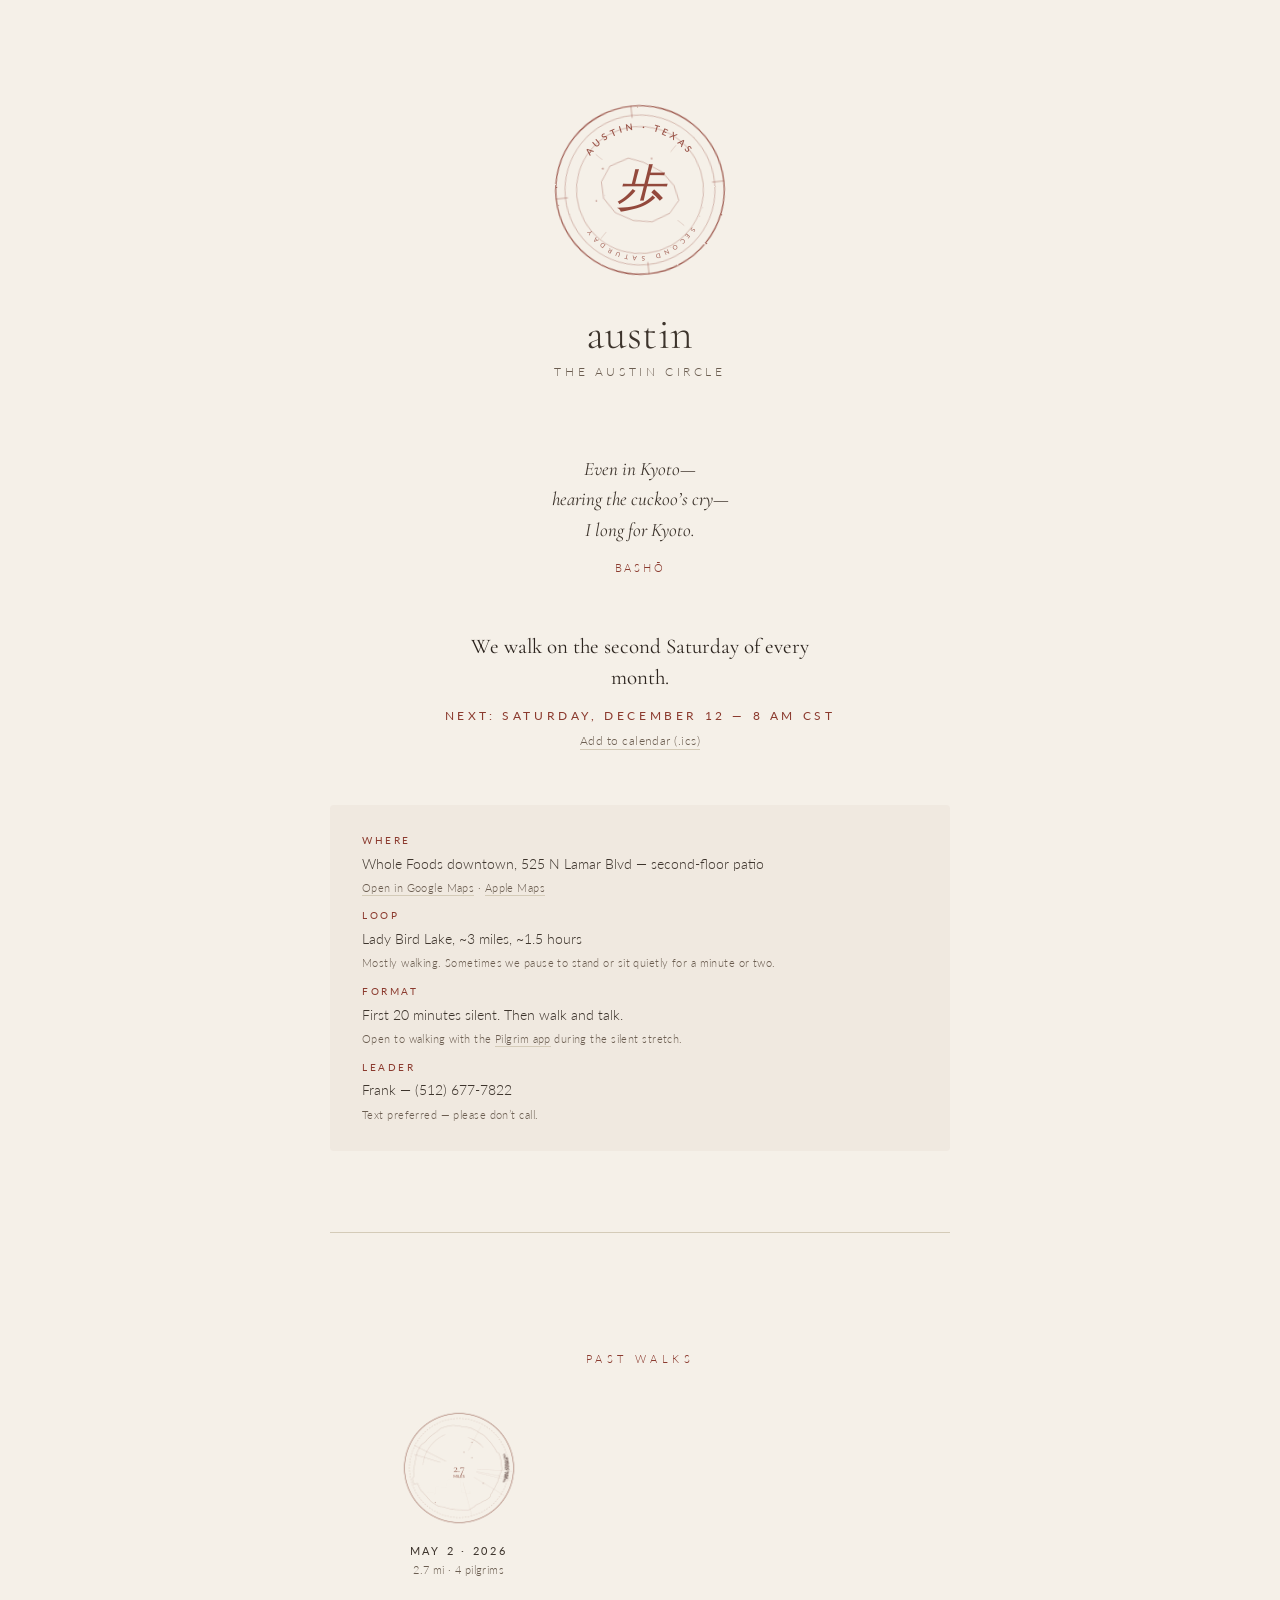
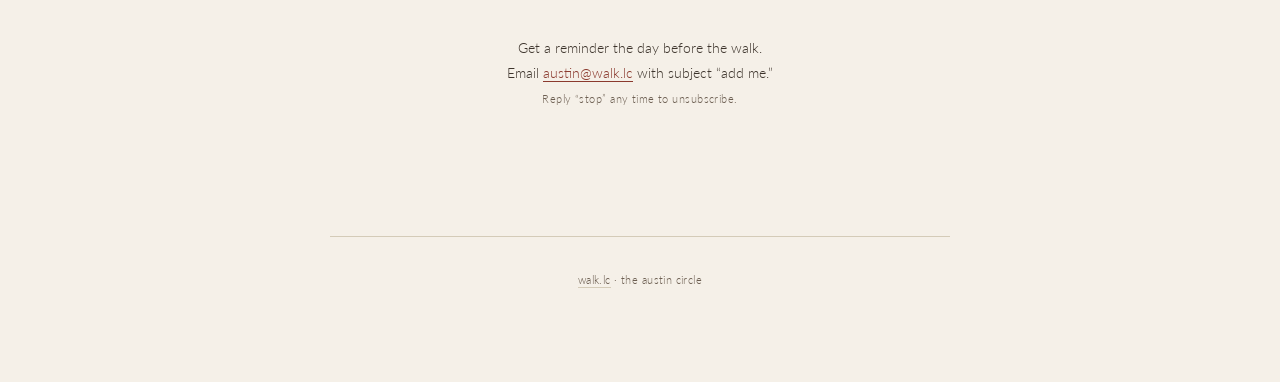
==== commit b675fdbd: "Shift Austin to second Saturdays + first walk archive The first Austin walk on May 2 surfaced two ch" ====
--- a/austin/index.html
+++ b/austin/index.html
@@ -4,12 +4,12 @@
   <meta charset="UTF-8">
   <meta name="viewport" content="width=device-width, initial-scale=1.0">
   <title>The Austin Circle — Local Circle</title>
-  <meta name="description" content="The Austin Circle. We walk on the first Saturday of every month, ~3 miles around Lady Bird Lake. First 20 minutes silent. Then walk and talk.">
+  <meta name="description" content="The Austin Circle. We walk on the second Saturday of every month, ~3 miles around Lady Bird Lake. First 20 minutes silent. Then walk and talk.">
 
   <link rel="canonical" href="https://walk.lc/austin/">
 
   <meta property="og:title" content="The Austin Circle — Local Circle">
-  <meta property="og:description" content="We walk on the first Saturday of every month around Lady Bird Lake. First 20 minutes silent.">
+  <meta property="og:description" content="We walk on the second Saturday of every month around Lady Bird Lake. First 20 minutes silent.">
   <meta property="og:type" content="website">
   <meta property="og:url" content="https://walk.lc/austin/">
   <meta property="og:site_name" content="Local Circle">
@@ -17,13 +17,13 @@
   <meta property="og:image" content="https://walk.lc/assets/og/austin.png">
   <meta property="og:image:width" content="1200">
   <meta property="og:image:height" content="630">
-  <meta property="og:image:alt" content="The Austin Circle — first Saturday of every month, around Lady Bird Lake">
+  <meta property="og:image:alt" content="The Austin Circle — second Saturday of every month, around Lady Bird Lake">
 
   <meta name="twitter:card" content="summary_large_image">
   <meta name="twitter:title" content="The Austin Circle">
   <meta name="twitter:description" content="Monthly walks around Lady Bird Lake. First 20 minutes silent.">
   <meta name="twitter:image" content="https://walk.lc/assets/og/austin.png">
-  <meta name="twitter:image:alt" content="The Austin Circle — first Saturday of every month">
+  <meta name="twitter:image:alt" content="The Austin Circle — second Saturday of every month">
 
   <link rel="icon" href="/assets/favicon.svg" type="image/svg+xml">
   <link rel="icon" href="/assets/favicon-32.png" sizes="32x32" type="image/png">
@@ -49,13 +49,13 @@
     "isAccessibleForFree": true,
     "eventStatus": "https://schema.org/EventScheduled",
     "eventAttendanceMode": "https://schema.org/OfflineEventAttendanceMode",
-    "startDate": "2026-05-02T08:00:00-05:00",
-    "endDate": "2026-05-02T09:30:00-05:00",
+    "startDate": "2026-06-13T08:00:00-05:00",
+    "endDate": "2026-06-13T09:30:00-05:00",
     "eventSchedule": {
       "@type": "Schedule",
       "scheduleTimezone": "America/Chicago",
       "byDay": "https://schema.org/Saturday",
-      "byMonthWeek": 1,
+      "byMonthWeek": 2,
       "startTime": "08:00",
       "duration": "PT1H30M"
     },
@@ -102,7 +102,7 @@
   <main>
 
     <header class="hero">
-      <div class="hero-seal seal-city" data-seal="city" aria-label="Austin circle seal"></div>
+      <div class="hero-seal seal-city" data-seal="city" aria-hidden="true"></div>
       <h1>austin</h1>
       <p class="subtitle">the austin circle</p>
     </header>
@@ -115,9 +115,9 @@
     </blockquote>
 
     <section class="rule-block">
-      <p class="rule">We walk on the first Saturday of every month.</p>
-      <p class="next" data-cadence-next>Next: Saturday, May 2 &mdash; 8 AM CT</p>
-      <p class="meta"><a href="/assets/austin-2026-05-02.ics" download data-cadence-ics>Add to calendar (.ics)</a></p>
+      <p class="rule">We walk on the second Saturday of every month.</p>
+      <p class="next" data-cadence-next>Next: Saturday, June 13 &mdash; 8 AM CT</p>
+      <p class="meta"><a href="#" download data-cadence-ics>Add to calendar (.ics)</a></p>
     </section>
 
     <section class="practical">
@@ -148,6 +148,17 @@
           Text preferred &mdash; please don&rsquo;t call.
         </dd>
       </dl>
+    </section>
+
+    <section class="walks-archive" aria-label="Past walks">
+      <p class="section-label">past walks</p>
+      <div class="walks-grid">
+        <a class="walk-stamp" href="/austin/2026-05-02/">
+          <img class="walk-stamp-seal" src="/austin/2026-05-02/seal.png" alt="Seal of the May 2 walk" loading="lazy" width="124" height="124">
+          <span class="walk-stamp-date">May 2 &middot; 2026</span>
+          <span class="walk-stamp-meta">2.7 mi &middot; 4 pilgrims</span>
+        </a>
+      </div>
     </section>
 
     <p class="subscribe-cta">
@@ -183,7 +194,7 @@
         [30.2683, -97.7570],
         [30.2715, -97.7548]
       ],
-      "cadence": { "pattern": "first-saturday", "time": "08:00", "tz": "America/Chicago" },
+      "cadence": { "pattern": "second-saturday", "time": "08:00", "tz": "America/Chicago", "effectiveFrom": "2026-06-01" },
       "where": {
         "address": "Whole Foods Market, 525 N Lamar Blvd, Austin, TX",
         "note": "second-floor patio"
--- a/css/site.css
+++ b/css/site.css
@@ -99,6 +99,20 @@
   text-decoration-thickness: 1px;
 }
 
+a:focus-visible,
+button:focus-visible {
+  outline: 2px solid var(--accent);
+  outline-offset: 3px;
+  border-radius: 2px;
+}
+
+.city-tile:focus-visible {
+  outline: 2px solid var(--accent);
+  outline-offset: 4px;
+  background: var(--accent-tint);
+  text-decoration: none;
+}
+
 /* ----- Hero (homepage and city pages share these) ----- */
 
 .hero {
@@ -445,6 +459,261 @@
   padding-bottom: 1px;
 }
 
+.footer-duck {
+  display: inline-block;
+  margin-top: 1.25rem;
+  opacity: 0.6;
+  transition: opacity 300ms ease;
+  line-height: 0;
+  text-decoration: none;
+  border-bottom: none;
+  padding: 0;
+  position: relative;
+  width: 24px;
+  height: 24px;
+}
+
+.footer-duck:hover,
+.footer-duck:focus,
+.footer-duck:focus-visible {
+  border-bottom-color: transparent;
+}
+
+.footer-duck img {
+  display: block;
+  width: 24px;
+  height: 24px;
+  position: absolute;
+  top: 0;
+  left: 0;
+  transition: opacity 250ms ease;
+}
+
+.footer-duck .footer-duck-animated {
+  opacity: 0;
+}
+
+.footer-duck:hover,
+.footer-duck:focus-visible {
+  opacity: 1;
+  outline: none;
+}
+
+.footer-duck:hover .footer-duck-static,
+.footer-duck:focus-visible .footer-duck-static {
+  opacity: 0;
+}
+
+.footer-duck:hover .footer-duck-animated,
+.footer-duck:focus-visible .footer-duck-animated {
+  opacity: 1;
+}
+
+/* ----- Walks archive (city page) ----- */
+
+.walks-archive {
+  margin-top: clamp(56px, 9vh, 88px);
+  padding-top: clamp(32px, 5vh, 48px);
+  border-top: 1px solid var(--rule);
+}
+
+.walks-grid {
+  display: grid;
+  grid-template-columns: repeat(auto-fill, minmax(140px, 1fr));
+  gap: clamp(20px, 3vw, 32px);
+  max-width: 32rem;
+  margin: 0 auto;
+}
+
+.walk-stamp {
+  display: flex;
+  flex-direction: column;
+  align-items: center;
+  text-align: center;
+  text-decoration: none;
+  color: inherit;
+  padding: 0.75rem 0.5rem;
+  border-radius: 4px;
+  transition: background 0.2s;
+}
+
+.walk-stamp:hover {
+  background: var(--accent-tint);
+  text-decoration: none;
+}
+
+.walk-stamp-seal {
+  width: clamp(96px, 18vw, 124px);
+  height: clamp(96px, 18vw, 124px);
+  display: block;
+  margin: 0 auto 0.75rem;
+  opacity: 0.92;
+}
+
+.walk-stamp-date {
+  font-family: var(--sans);
+  font-weight: 400;
+  font-size: 11px;
+  letter-spacing: 0.25em;
+  text-transform: uppercase;
+  color: var(--ink-soft);
+  margin-bottom: 0.2em;
+}
+
+.walk-stamp-meta {
+  font-family: var(--sans);
+  font-weight: 300;
+  font-size: 10.5px;
+  letter-spacing: 0.04em;
+  color: var(--ink-fog);
+}
+
+/* ----- Walk entry page ----- */
+
+.entry-hero {
+  margin-bottom: clamp(32px, 5vh, 48px);
+}
+
+.entry-eyebrow {
+  font-family: var(--sans);
+  font-weight: 300;
+  font-size: 11px;
+  letter-spacing: 0.4em;
+  text-transform: uppercase;
+  color: var(--accent);
+  margin: 0 0 0.6em;
+}
+
+.entry-seal {
+  display: block;
+  width: clamp(90px, 14vw, 120px);
+  height: auto;
+  margin: 0 auto 1rem;
+  opacity: 0.9;
+}
+
+.entry-hero h1 {
+  font-size: clamp(28px, 5vw, 38px);
+  margin-bottom: 0.2em;
+}
+
+.entry-hero .subtitle {
+  font-family: var(--sans);
+  font-weight: 300;
+  font-size: 12px;
+  letter-spacing: 0.3em;
+  text-transform: uppercase;
+  color: var(--ink-fog);
+  margin: 0;
+}
+
+.entry-etegami {
+  margin: clamp(32px, 5vh, 48px) 0;
+  text-align: center;
+}
+
+.entry-etegami img {
+  display: block;
+  width: 100%;
+  max-width: 480px;
+  height: auto;
+  margin: 0 auto;
+  background: #FAF7F0;
+  padding: clamp(8px, 1.4vw, 14px);
+  border: 1px solid var(--rule);
+  box-shadow:
+    0 1px 2px rgba(44, 36, 30, 0.06),
+    0 6px 18px rgba(44, 36, 30, 0.08);
+}
+
+.entry-etegami figcaption {
+  font-style: italic;
+  font-size: clamp(15px, 1.7vw, 17px);
+  color: var(--ink-soft);
+  margin-top: 1em;
+}
+
+.entry-stats {
+  margin: clamp(32px, 5vh, 48px) auto;
+  max-width: 28rem;
+}
+
+.entry-stats dl {
+  display: grid;
+  grid-template-columns: repeat(3, 1fr);
+  gap: 1.25em 1em;
+  margin: 0;
+}
+
+@media (max-width: 480px) {
+  .entry-stats dl { grid-template-columns: repeat(2, 1fr); }
+}
+
+.entry-stats dl > div {
+  text-align: center;
+}
+
+.entry-stats dt {
+  font-family: var(--sans);
+  font-weight: 300;
+  font-size: 10px;
+  letter-spacing: 0.3em;
+  text-transform: uppercase;
+  color: var(--ink-fog);
+  margin-bottom: 0.4em;
+}
+
+.entry-stats dd {
+  font-family: var(--serif);
+  font-size: clamp(18px, 2.2vw, 22px);
+  color: var(--ink-soft);
+  margin: 0;
+}
+
+.entry-caption {
+  font-style: italic;
+  text-align: center;
+  font-size: clamp(17px, 2vw, 20px);
+  line-height: 1.5;
+  color: var(--ink-soft);
+  margin: clamp(40px, 6vh, 60px) auto;
+  max-width: 32rem;
+  padding: 0 clamp(16px, 4vw, 32px);
+  border-left: none;
+}
+
+.entry-pilgrim {
+  margin-top: clamp(48px, 7vh, 72px);
+}
+
+.entry-iframe-wrap {
+  border: 1px solid var(--rule);
+  border-radius: 4px;
+  overflow: hidden;
+  margin-bottom: 0.75em;
+}
+
+.entry-iframe-wrap iframe {
+  display: block;
+  width: 100%;
+  height: 600px;
+  border: 0;
+  background: var(--paper-dim);
+}
+
+.entry-pilgrim .quiet {
+  text-align: center;
+  font-family: var(--sans);
+  font-weight: 300;
+  font-size: 11px;
+  letter-spacing: 0.04em;
+  color: var(--ink-fog);
+}
+
+.entry-pilgrim .quiet a {
+  color: var(--ink-fog);
+}
+
 /* ----- Reduced motion ----- */
 
 @media (prefers-reduced-motion: reduce) {
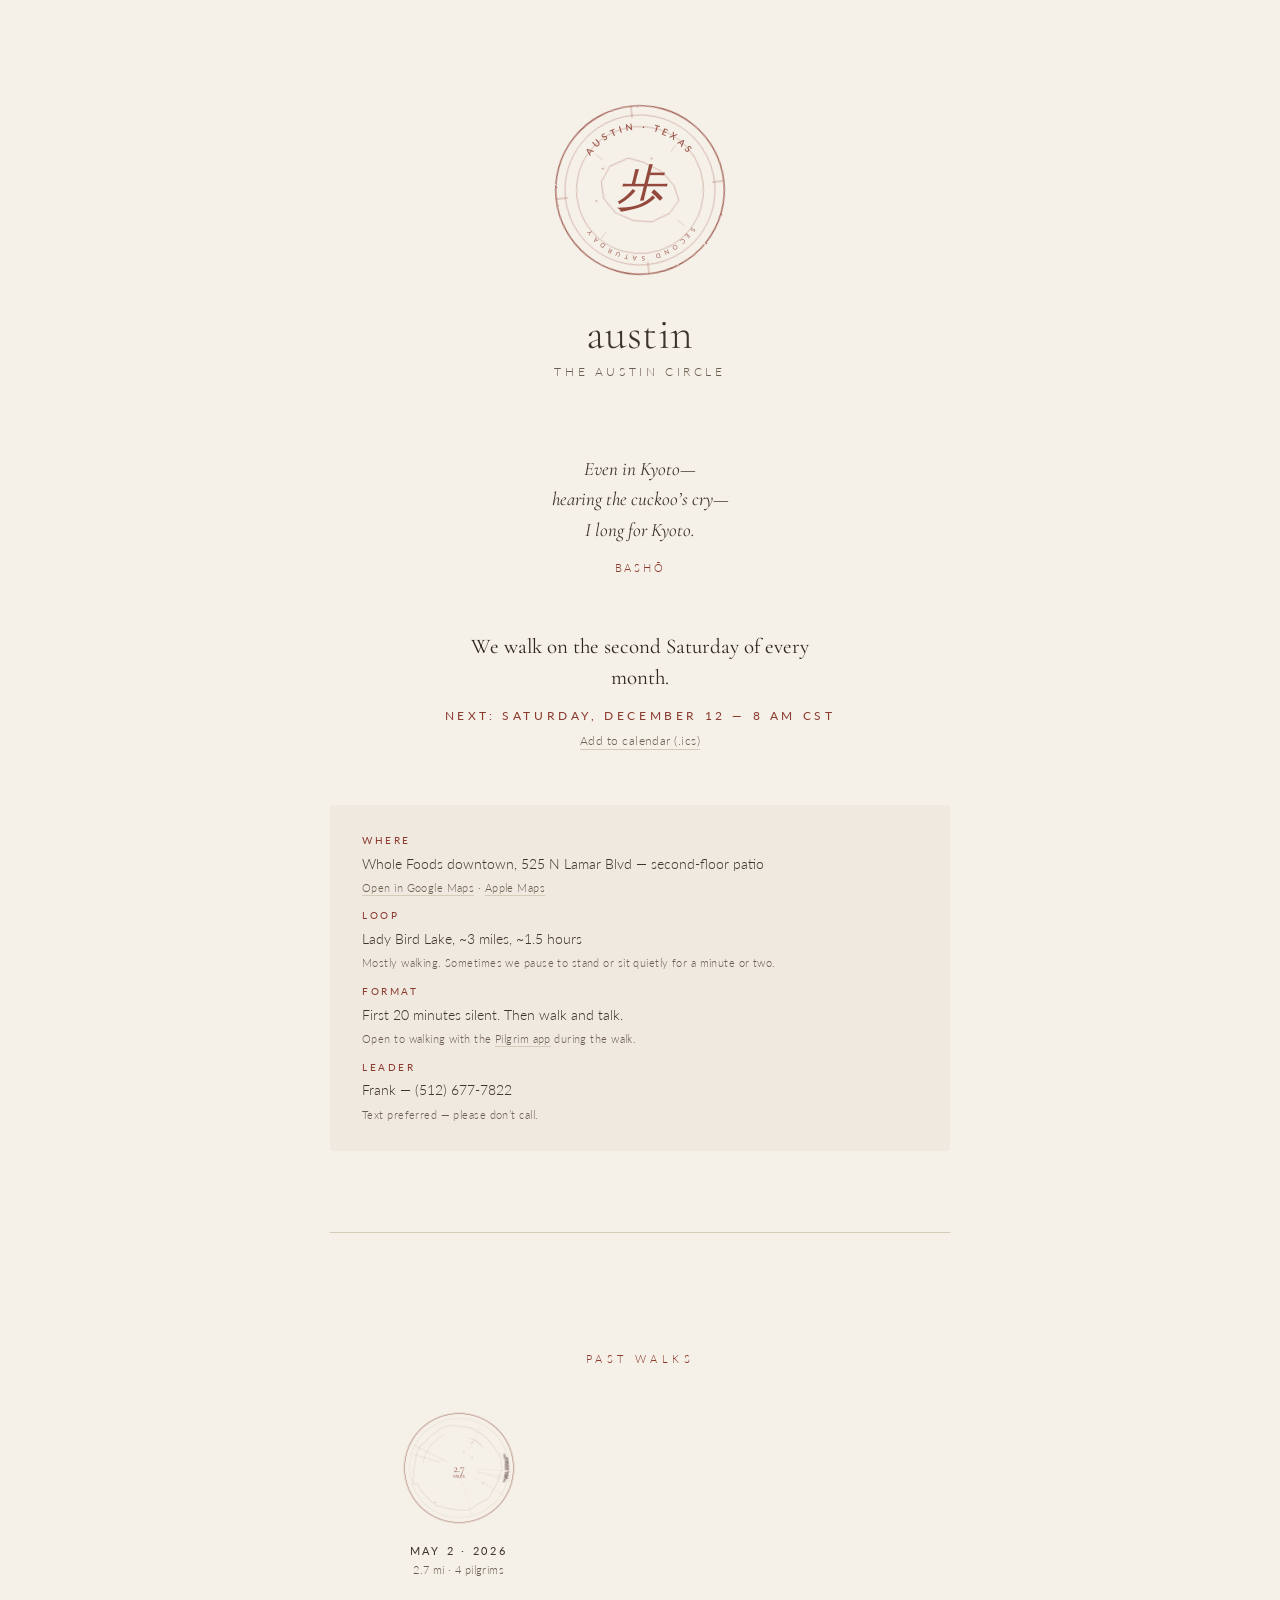
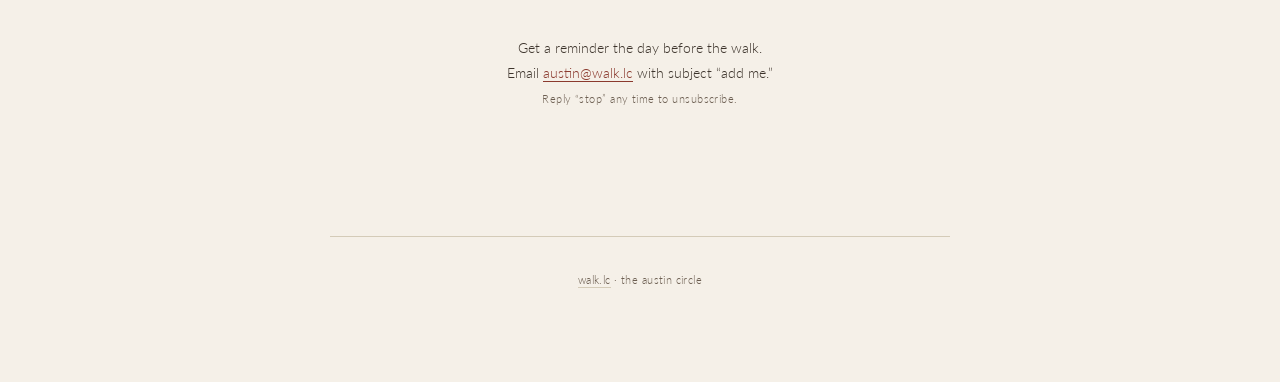
==== commit 63ac85c9: "Loosen the Pilgrim line on the Austin city page The previous wording confined Pilgrim to the silent " ====
--- a/austin/index.html
+++ b/austin/index.html
@@ -139,7 +139,7 @@
         <dt>Format</dt>
         <dd>First 20 minutes silent. Then walk and talk.</dd>
         <dd class="secondary">
-          Open to walking with the <a href="https://pilgrimapp.org" target="_blank" rel="noopener">Pilgrim app</a> during the silent stretch.
+          Open to walking with the <a href="https://pilgrimapp.org" target="_blank" rel="noopener">Pilgrim app</a> during the walk.
         </dd>
 
         <dt>Leader</dt>
--- a/css/site.css
+++ b/css/site.css
@@ -419,6 +419,13 @@
   top: -0.05em;
 }
 
+.kit-section .quiet-note {
+  font-size: 14px;
+  color: var(--ink-fog);
+  font-style: italic;
+  margin-top: 1em;
+}
+
 .kit-section .template {
   background: var(--accent-tint);
   border-left: 2px solid var(--accent);
@@ -620,10 +627,20 @@
   margin: 0 auto;
   background: #FAF7F0;
   padding: clamp(8px, 1.4vw, 14px);
-  border: 1px solid var(--rule);
+  border: 1px solid #C8BFAA;
   box-shadow:
-    0 1px 2px rgba(44, 36, 30, 0.06),
-    0 6px 18px rgba(44, 36, 30, 0.08);
+    0 1px 2px rgba(44, 36, 30, 0.08),
+    0 6px 18px rgba(44, 36, 30, 0.12);
+}
+
+@media (prefers-color-scheme: dark) {
+  .entry-etegami img {
+    border-color: #B5A78B;
+    box-shadow:
+      0 0 0 6px rgba(181, 167, 139, 0.18),
+      0 14px 48px rgba(245, 240, 232, 0.14),
+      0 0 120px rgba(245, 240, 232, 0.10);
+  }
 }
 
 .entry-etegami figcaption {
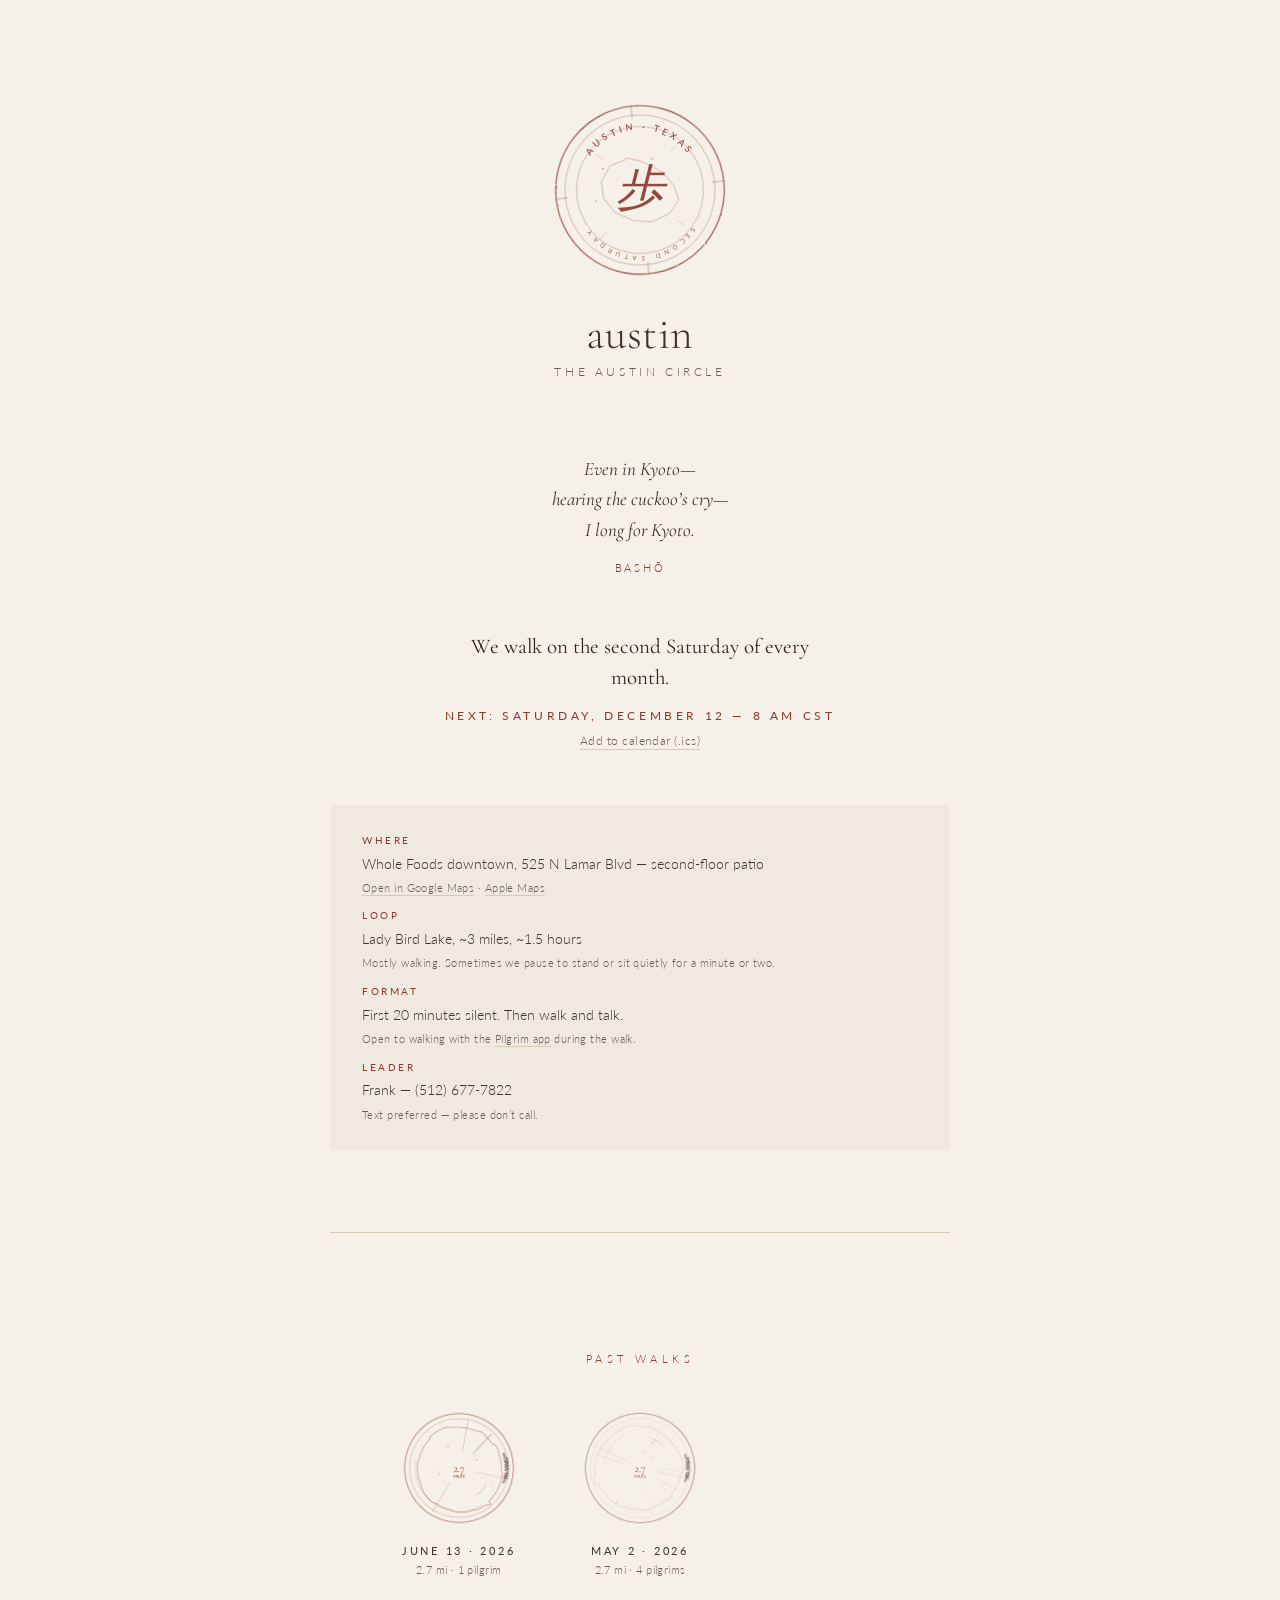
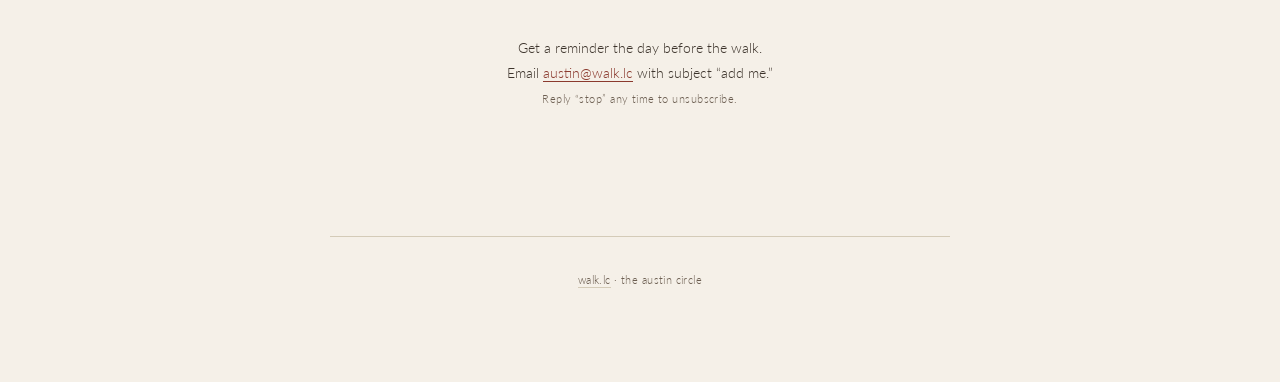
==== commit 37c8d67c: "Add austin walk archive — 2026-06-13 Second walk of the Austin Circle, one pilgrim, 2.7 mi around La" ====
--- a/austin/index.html
+++ b/austin/index.html
@@ -49,8 +49,8 @@
     "isAccessibleForFree": true,
     "eventStatus": "https://schema.org/EventScheduled",
     "eventAttendanceMode": "https://schema.org/OfflineEventAttendanceMode",
-    "startDate": "2026-06-13T08:00:00-05:00",
-    "endDate": "2026-06-13T09:30:00-05:00",
+    "startDate": "2026-07-11T08:00:00-05:00",
+    "endDate": "2026-07-11T09:30:00-05:00",
     "eventSchedule": {
       "@type": "Schedule",
       "scheduleTimezone": "America/Chicago",
@@ -116,7 +116,7 @@
 
     <section class="rule-block">
       <p class="rule">We walk on the second Saturday of every month.</p>
-      <p class="next" data-cadence-next>Next: Saturday, June 13 &mdash; 8 AM CT</p>
+      <p class="next" data-cadence-next>Next: Saturday, July 11 &mdash; 8 AM CT</p>
       <p class="meta"><a href="#" download data-cadence-ics>Add to calendar (.ics)</a></p>
     </section>
 
@@ -153,6 +153,11 @@
     <section class="walks-archive" aria-label="Past walks">
       <p class="section-label">past walks</p>
       <div class="walks-grid">
+        <a class="walk-stamp" href="/austin/2026-06-13/">
+          <img class="walk-stamp-seal" src="/austin/2026-06-13/seal.png" alt="Seal of the June 13 walk" loading="lazy" width="124" height="124">
+          <span class="walk-stamp-date">June 13 &middot; 2026</span>
+          <span class="walk-stamp-meta">2.7 mi &middot; 1 pilgrim</span>
+        </a>
         <a class="walk-stamp" href="/austin/2026-05-02/">
           <img class="walk-stamp-seal" src="/austin/2026-05-02/seal.png" alt="Seal of the May 2 walk" loading="lazy" width="124" height="124">
           <span class="walk-stamp-date">May 2 &middot; 2026</span>
--- a/css/site.css
+++ b/css/site.css
@@ -621,6 +621,7 @@
 
 .entry-etegami img {
   display: block;
+  box-sizing: border-box;
   width: 100%;
   max-width: 480px;
   height: auto;
